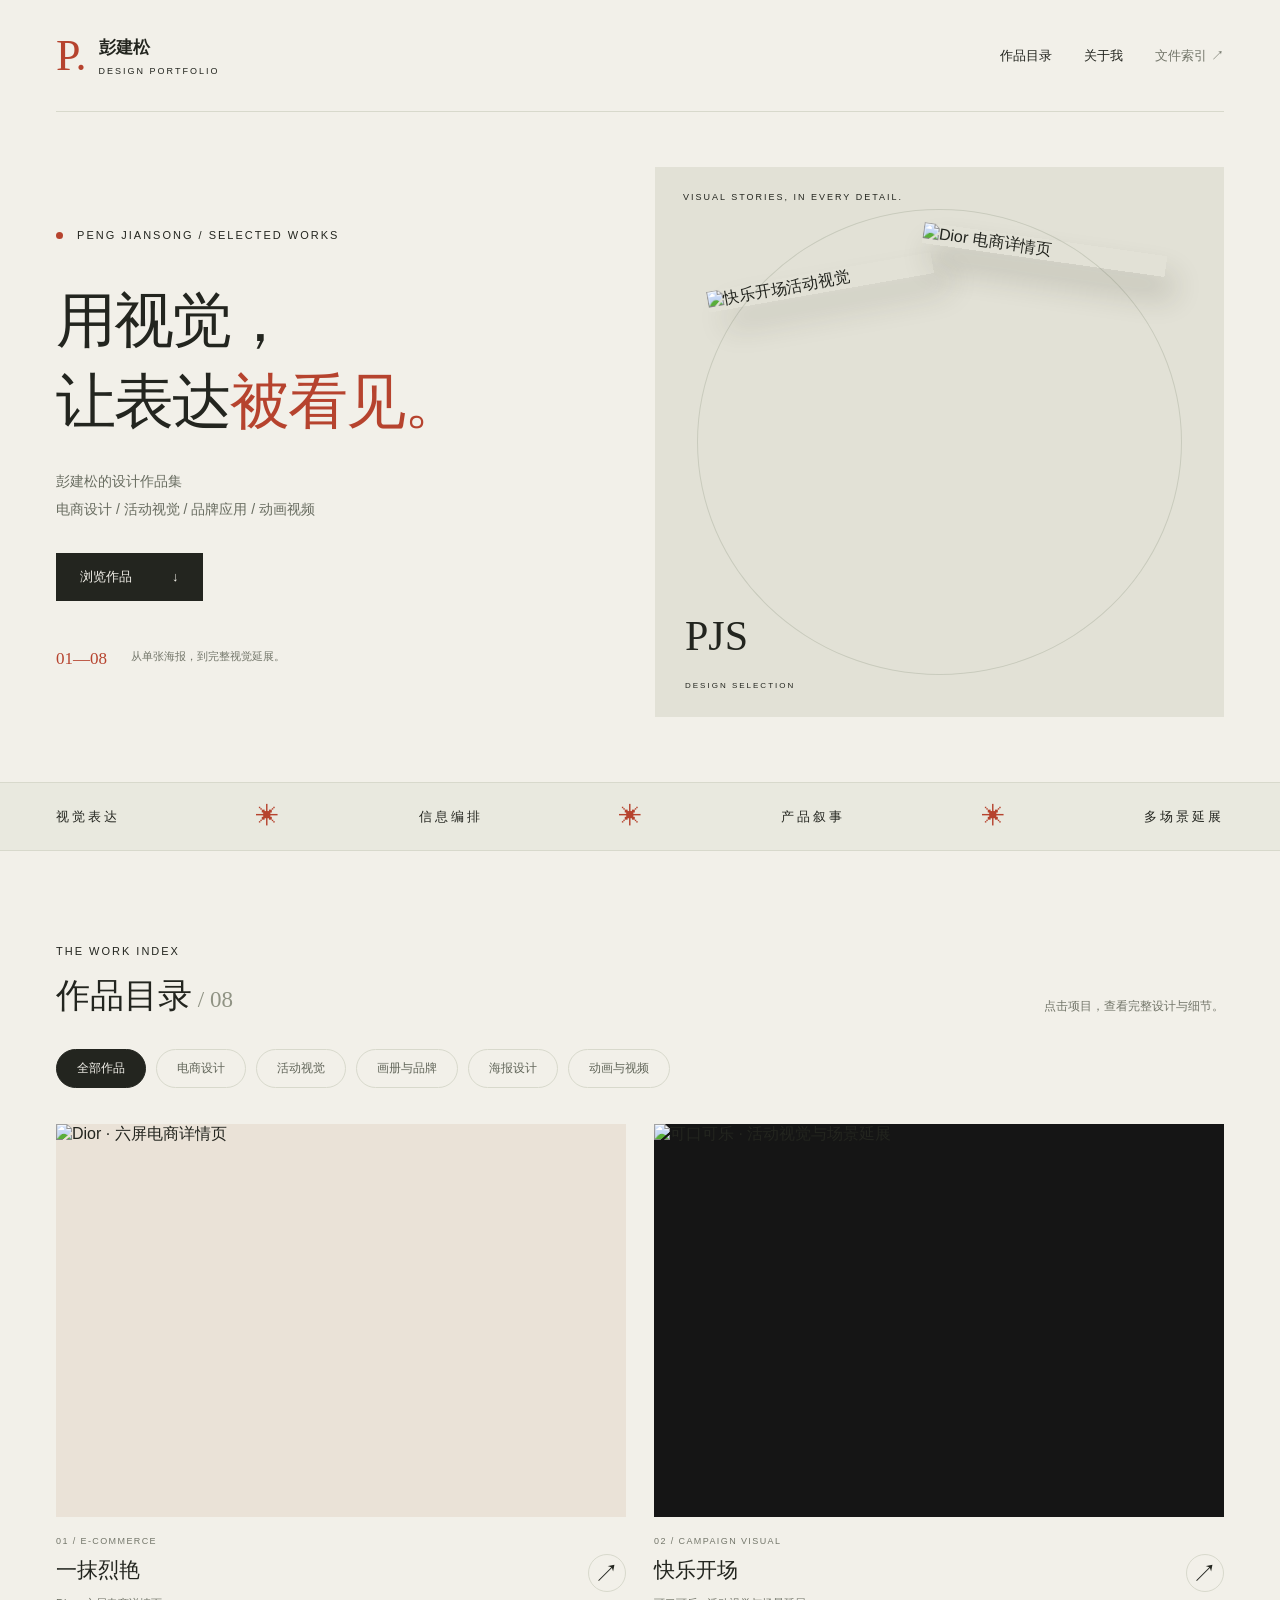
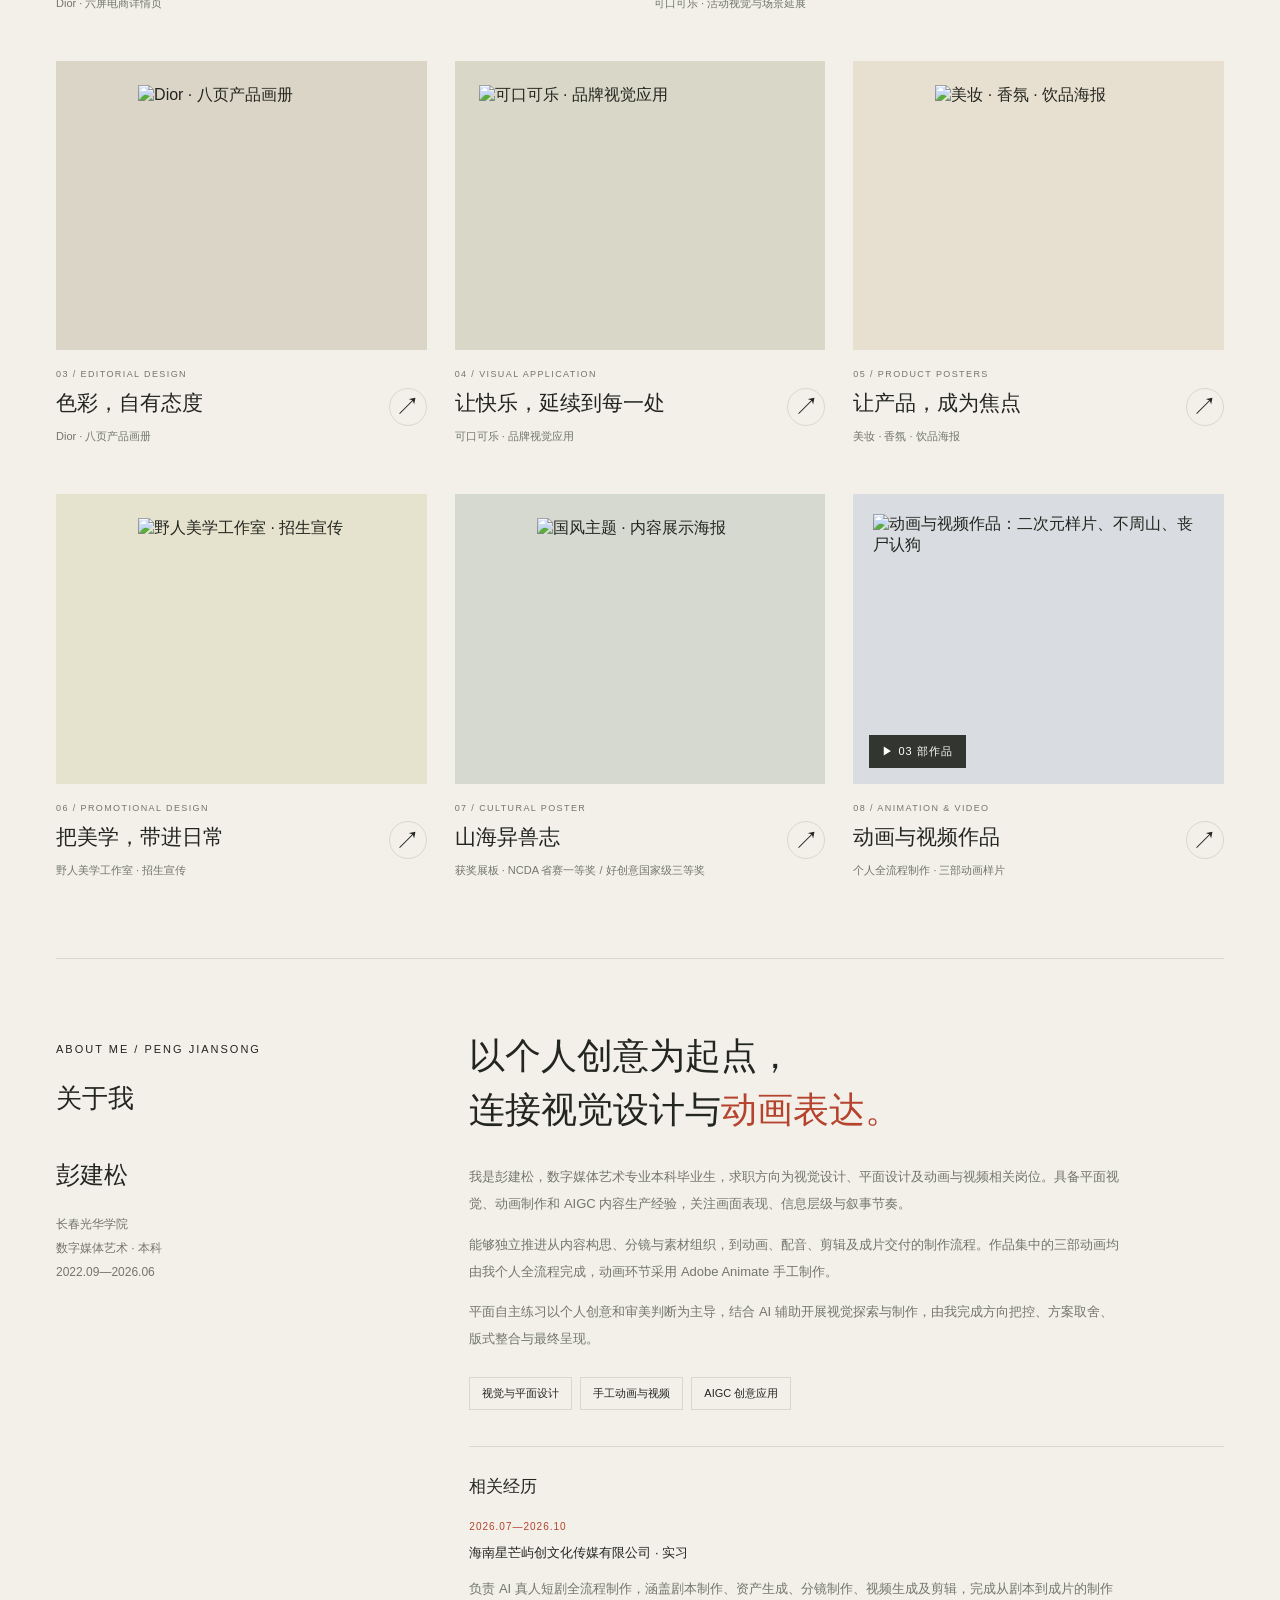
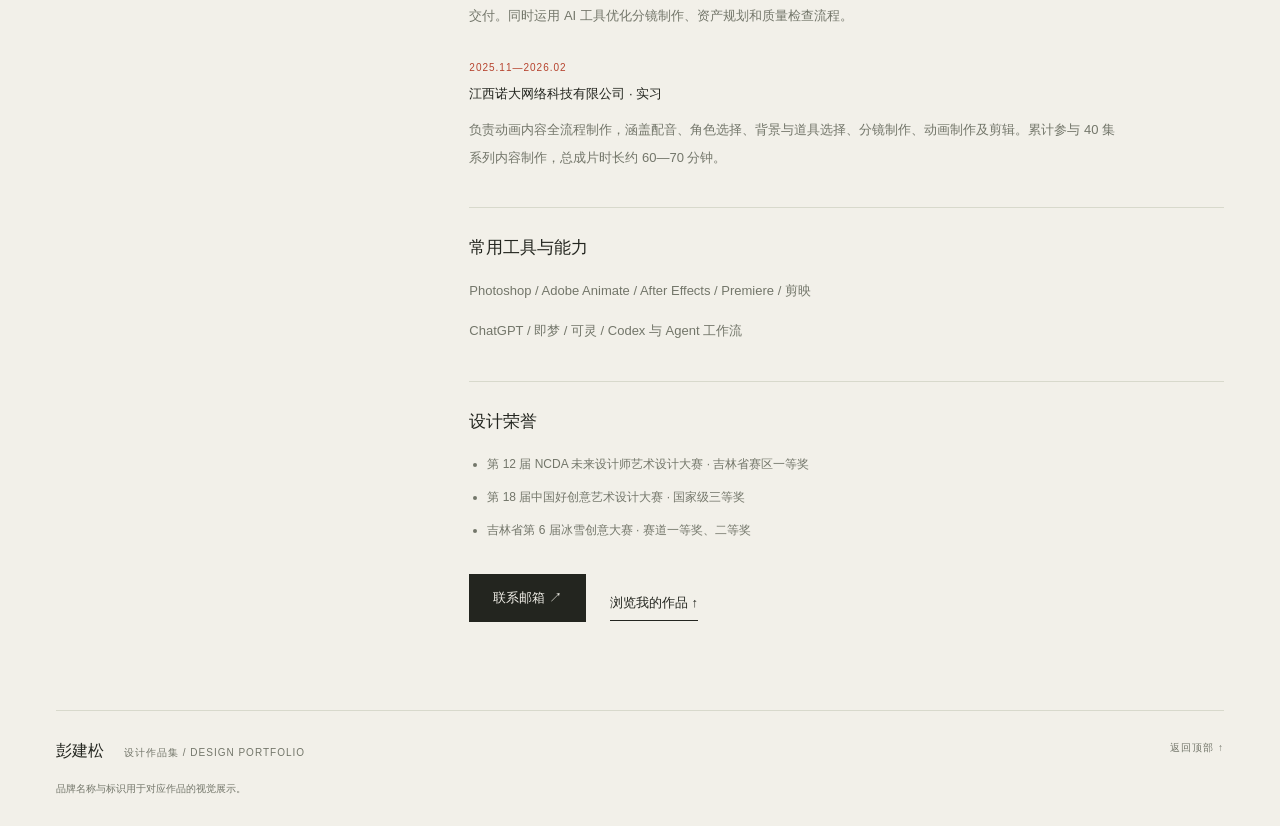
==== index.html @ 24cac917 "Publish design portfolio website and open-source license" ====
<!doctype html><html lang="zh-CN"><head><meta charset="utf-8"><meta name="viewport" content="width=device-width,initial-scale=1"><meta name="description" content="彭建松的设计作品集：电商详情页、活动视觉、产品画册、品牌应用、海报与动画视频。"><meta name="theme-color" content="#f2f0e9"><title>作品首页｜彭建松设计作品集</title><link rel="icon" href="favicon.svg" type="image/svg+xml"><link rel="stylesheet" href="style.css"><script src="app.js" defer></script></head><body id="top"><header class="header wrap"><a class="brand" href="index.html" aria-label="彭建松作品集首页"><span class="monogram">P.</span><span>彭建松<small>DESIGN PORTFOLIO</small></span></a><nav aria-label="主导航"><a href="index.html#works">作品目录</a><a href="index.html#about">关于我</a><a class="nav-archive" href="archive.html">文件索引 ↗</a></nav></header><main><section class="hero wrap"><div class="hero-copy"><p class="eyebrow"><span class="dot"></span> PENG JIANSONG / SELECTED WORKS</p><h1>用视觉，<br>让表达<span class="accent">被看见。</span></h1><p class="hero-desc">彭建松的设计作品集<br>电商设计 / 活动视觉 / 品牌应用 / 动画视频</p><a class="button solid" href="#works">浏览作品 <span>↓</span></a><div class="hero-bottom"><span>01—08</span><span>从单张海报，到完整视觉延展。</span></div></div><a class="hero-art" href="dior.html" aria-label="查看 Dior 电商设计"><span class="art-caption">VISUAL STORIES, IN EVERY DETAIL.</span><div class="art-coke"><img src="assets/coke-1-thumb.webp" alt="快乐开场活动视觉" loading="eager" decoding="async"></div><div class="art-dior"><img src="assets/dior-1-thumb.webp" alt="Dior 电商详情页" loading="eager" decoding="async"></div><span class="art-number">PJS<br><small>DESIGN SELECTION</small></span></a></section><div class="discipline"><div class="wrap"><span>视觉表达</span><i>✳</i><span>信息编排</span><i>✳</i><span>产品叙事</span><i>✳</i><span>多场景延展</span></div></div><section class="works wrap" id="works"><div class="section-head"><div><p class="eyebrow">THE WORK INDEX</p><h2>作品目录<span> / 08</span></h2></div><p>点击项目，查看完整设计与细节。</p></div><div class="filters" role="group" aria-label="筛选作品"><button type="button" class="filter active" data-filter="全部作品" aria-pressed="true">全部作品</button><button type="button" class="filter " data-filter="电商设计" aria-pressed="false">电商设计</button><button type="button" class="filter " data-filter="活动视觉" aria-pressed="false">活动视觉</button><button type="button" class="filter " data-filter="画册与品牌" aria-pressed="false">画册与品牌</button><button type="button" class="filter " data-filter="海报设计" aria-pressed="false">海报设计</button><button type="button" class="filter" data-filter="动画与视频" aria-pressed="false">动画与视频</button></div><div class="work-grid"><article class="work-card feature" data-category="电商设计"><a href="dior.html" class="card-image cover-dior"><img src="assets/dior-board-thumb.webp" alt="Dior · 六屏电商详情页" loading="eager" decoding="async"><span class="open-tag">查看项目 ↗</span></a><div class="card-meta"><div><p>01 / E-COMMERCE</p><h3><a href="dior.html">一抹烈艳</a></h3><span>Dior · 六屏电商详情页</span></div><a class="card-arrow" href="dior.html" aria-label="查看一抹烈艳">↗</a></div></article><article class="work-card feature" data-category="活动视觉"><a href="coke.html" class="card-image cover-coke"><img src="assets/coke-board-thumb.webp" alt="可口可乐 · 活动视觉与场景延展" loading="eager" decoding="async"><span class="open-tag">查看项目 ↗</span></a><div class="card-meta"><div><p>02 / CAMPAIGN VISUAL</p><h3><a href="coke.html">快乐开场</a></h3><span>可口可乐 · 活动视觉与场景延展</span></div><a class="card-arrow" href="coke.html" aria-label="查看快乐开场">↗</a></div></article><article class="work-card " data-category="画册与品牌"><a href="dior-book.html" class="card-image cover-dior-book"><img src="assets/book-0-1-thumb.webp" alt="Dior · 八页产品画册" loading="lazy" decoding="async"><span class="open-tag">查看项目 ↗</span></a><div class="card-meta"><div><p>03 / EDITORIAL DESIGN</p><h3><a href="dior-book.html">色彩，自有态度</a></h3><span>Dior · 八页产品画册</span></div><a class="card-arrow" href="dior-book.html" aria-label="查看色彩，自有态度">↗</a></div></article><article class="work-card " data-category="画册与品牌"><a href="coke-guide.html" class="card-image cover-coke-guide"><img src="assets/book-1-1-thumb.webp" alt="可口可乐 · 品牌视觉应用" loading="lazy" decoding="async"><span class="open-tag">查看项目 ↗</span></a><div class="card-meta"><div><p>04 / VISUAL APPLICATION</p><h3><a href="coke-guide.html">让快乐，延续到每一处</a></h3><span>可口可乐 · 品牌视觉应用</span></div><a class="card-arrow" href="coke-guide.html" aria-label="查看让快乐，延续到每一处">↗</a></div></article><article class="work-card " data-category="海报设计"><a href="posters.html" class="card-image cover-posters"><img src="assets/perfume-thumb.webp" alt="美妆 · 香氛 · 饮品海报" loading="lazy" decoding="async"><span class="open-tag">查看项目 ↗</span></a><div class="card-meta"><div><p>05 / PRODUCT POSTERS</p><h3><a href="posters.html">让产品，成为焦点</a></h3><span>美妆 · 香氛 · 饮品海报</span></div><a class="card-arrow" href="posters.html" aria-label="查看让产品，成为焦点">↗</a></div></article><article class="work-card " data-category="海报设计"><a href="studio.html" class="card-image cover-studio"><img src="assets/studio-thumb.webp" alt="野人美学工作室 · 招生宣传" loading="lazy" decoding="async"><span class="open-tag">查看项目 ↗</span></a><div class="card-meta"><div><p>06 / PROMOTIONAL DESIGN</p><h3><a href="studio.html">把美学，带进日常</a></h3><span>野人美学工作室 · 招生宣传</span></div><a class="card-arrow" href="studio.html" aria-label="查看把美学，带进日常">↗</a></div></article><article class="work-card " data-category="海报设计"><a href="shanhai.html" class="card-image cover-shanhai"><img src="assets/shanhai-thumb.webp" alt="国风主题 · 内容展示海报" loading="lazy" decoding="async"><span class="open-tag">查看项目 ↗</span></a><div class="card-meta"><div><p>07 / CULTURAL POSTER</p><h3><a href="shanhai.html">山海异兽志</a></h3><span>获奖展板 · NCDA 省赛一等奖 / 好创意国家级三等奖</span></div><a class="card-arrow" href="shanhai.html" aria-label="查看山海异兽志">↗</a></div></article><article class="work-card animation-card" data-category="动画与视频"><a href="animation.html" class="card-image cover-animation"><img src="assets/animation-poster-thumb.webp" alt="动画与视频作品：二次元样片、不周山、丧尸认狗" loading="lazy" decoding="async"><span class="video-badge">▶ 03 部作品</span><span class="open-tag">观看作品 ↗</span></a><div class="card-meta"><div><p>08 / ANIMATION &amp; VIDEO</p><h3><a href="animation.html">动画与视频作品</a></h3><span>个人全流程制作 · 三部动画样片</span></div><a class="card-arrow" href="animation.html" aria-label="查看动画作品">↗</a></div></article></div></section><section class="about wrap personal-about" id="about"><div><p class="eyebrow">ABOUT ME / PENG JIANSONG</p><h2>关于我</h2><p class="about-name">彭建松</p><p class="about-school">长春光华学院<br>数字媒体艺术 · 本科<br>2022.09—2026.06</p></div><div class="about-content"><h2>以个人创意为起点，<br>连接视觉设计与<span class="accent">动画表达。</span></h2><p>我是彭建松，数字媒体艺术专业本科毕业生，求职方向为视觉设计、平面设计及动画与视频相关岗位。具备平面视觉、动画制作和 AIGC 内容生产经验，关注画面表现、信息层级与叙事节奏。</p><p>能够独立推进从内容构思、分镜与素材组织，到动画、配音、剪辑及成片交付的制作流程。作品集中的三部动画均由我个人全流程完成，动画环节采用 Adobe Animate 手工制作。</p><p>平面自主练习以个人创意和审美判断为主导，结合 AI 辅助开展视觉探索与制作，由我完成方向把控、方案取舍、版式整合与最终呈现。</p><div class="about-focus"><span>视觉与平面设计</span><span>手工动画与视频</span><span>AIGC 创意应用</span></div><section class="about-experience"><h3>相关经历</h3><article><span>2026.07—2026.10</span><h4>海南星芒屿创文化传媒有限公司 · 实习</h4><p>负责 AI 真人短剧全流程制作，涵盖剧本制作、资产生成、分镜制作、视频生成及剪辑，完成从剧本到成片的制作交付。同时运用 AI 工具优化分镜制作、资产规划和质量检查流程。</p></article><article><span>2025.11—2026.02</span><h4>江西诺大网络科技有限公司 · 实习</h4><p>负责动画内容全流程制作，涵盖配音、角色选择、背景与道具选择、分镜制作、动画制作及剪辑。累计参与 40 集系列内容制作，总成片时长约 60—70 分钟。</p></article></section><section class="about-tools"><h3>常用工具与能力</h3><p>Photoshop / Adobe Animate / After Effects / Premiere / 剪映</p><p>ChatGPT / 即梦 / 可灵 / Codex 与 Agent 工作流</p></section><section class="about-honors"><h3>设计荣誉</h3><ul><li>第 12 届 NCDA 未来设计师艺术设计大赛 · 吉林省赛区一等奖</li><li>第 18 届中国好创意艺术设计大赛 · 国家级三等奖</li><li>吉林省第 6 届冰雪创意大赛 · 赛道一等奖、二等奖</li></ul></section><div class="about-contact"><a class="button solid" href="mailto:2540669035@qq.com">联系邮箱 ↗</a><a class="text-link" href="#works">浏览我的作品 ↑</a></div></div></section></main><footer class="footer wrap"><div><strong>彭建松</strong><span>设计作品集 / DESIGN PORTFOLIO</span></div><a href="#top">返回顶部 ↑</a><p>品牌名称与标识用于对应作品的视觉展示。</p></footer><dialog id="viewer" aria-label="作品大图"><button class="close-viewer" aria-label="关闭大图">关闭 ×</button><img alt=""><p class="viewer-help">可滚动查看完整图片 · Esc 关闭</p></dialog></body></html>
---- style.css ----
:root{--paper:#f2f0e9;--ink:#23251f;--muted:#73766a;--line:#d8d9cc;--accent:#b6432e}*{box-sizing:border-box}html{scroll-behavior:smooth;scroll-padding-top:28px}body{margin:0;background:var(--paper);color:var(--ink);font-family:"Microsoft YaHei","PingFang SC",Arial,sans-serif;-webkit-font-smoothing:antialiased}a{color:inherit;text-decoration:none}button{font:inherit;cursor:pointer}button,a{-webkit-tap-highlight-color:transparent}a:focus-visible,button:focus-visible{outline:3px solid var(--accent);outline-offset:5px}img{display:block;max-width:100%;height:auto}.wrap{max-width:1360px;width:calc(100% - 112px);margin-inline:auto}.header{height:112px;display:flex;align-items:center;justify-content:space-between;border-bottom:1px solid var(--line)}.brand{display:flex;align-items:center;gap:12px;font-size:17px;font-weight:600}.monogram{font-family:Georgia,serif;font-weight:normal;font-size:44px;line-height:1;color:var(--accent)}.brand small{display:block;font-size:9px;letter-spacing:2px;margin-top:7px;font-weight:400}.header nav{display:flex;gap:32px;font-size:13px}.nav-archive{color:var(--muted)}.hero{display:grid;grid-template-columns:1fr 1fr;gap:30px;min-height:670px;align-items:center;padding-block:54px 64px}.eyebrow{font-family:Arial,sans-serif;font-size:11px;letter-spacing:2px;font-weight:500;line-height:1.7}.dot{display:inline-block;width:7px;height:7px;border-radius:100%;background:var(--accent);margin-right:9px}.hero h1{font-size:clamp(38px,4.7vw,68px);line-height:1.35;letter-spacing:-2px;margin:35px 0 24px;font-weight:500}.accent{color:var(--accent)}.hero-desc{font-size:14px;line-height:2;color:#686c60;margin-bottom:30px}.button{display:inline-flex;align-items:center;justify-content:center;gap:40px;min-height:48px;padding:12px 23px;border:1px solid var(--line);font-size:13px;transition:background .2s}.button:hover{background:#e5e4dc}.button.solid{background:var(--ink);color:var(--paper);border-color:var(--ink)}.button.solid:hover{background:var(--accent);border-color:var(--accent)}.hero-bottom{display:flex;gap:24px;font-size:11px;margin-top:48px;color:var(--muted)}.hero-bottom span:first-child{color:var(--accent);font-family:Georgia,serif;font-size:17px}.hero-art{height:550px;position:relative;background:#e2e1d6;overflow:hidden}.hero-art:before{content:"";position:absolute;inset:42px;border:1px solid #c9cbbd;border-radius:50%}.art-caption{position:absolute;top:25px;left:28px;font-size:9px;letter-spacing:2px;z-index:2}.art-coke{position:absolute;left:9%;top:19%;width:40%;transform:rotate(-10deg);box-shadow:15px 20px 30px #31332222}.art-dior{position:absolute;right:10%;top:13%;width:43%;transform:rotate(8deg);box-shadow:10px 20px 30px #31332233}.hero-art img{width:100%}.art-number{position:absolute;left:30px;bottom:23px;font-family:Georgia,serif;font-size:42px;line-height:.9}.art-number small{font-family:Arial,sans-serif;font-size:8px;letter-spacing:2px}.discipline{border-block:1px solid var(--line);background:#e9e9df}.discipline .wrap{display:flex;justify-content:space-between;align-items:center;padding-block:20px;font-size:13px;letter-spacing:3px}.discipline i{color:var(--accent);font-style:normal;font-size:23px}.works{padding-top:80px;padding-bottom:80px}.section-head{display:flex;align-items:end;justify-content:space-between;margin-bottom:30px}.section-head h2{font-size:34px;font-weight:500;margin:12px 0 0}.section-head h2 span{font-family:Georgia,serif;color:#909384;font-size:23px}.section-head>p{font-size:12px;color:var(--muted);margin-bottom:4px}.filters{display:flex;gap:10px;flex-wrap:wrap;margin:30px 0 36px}.filter{border:1px solid var(--line);border-radius:24px;padding:10px 20px;background:transparent;color:#62665a;font-size:12px}.filter.active{background:var(--ink);color:var(--paper);border-color:var(--ink)}.work-grid{display:grid;grid-template-columns:repeat(6,minmax(0,1fr));gap:50px 28px}.work-card{grid-column:span 2;min-width:0}.work-card.feature{grid-column:span 3}.work-card[hidden]{display:none}.card-image{position:relative;display:flex;align-items:center;justify-content:center;background:#e2e0d5;aspect-ratio:1.28;overflow:hidden;padding:24px}.card-image img{width:100%;height:100%;object-fit:contain;transition:transform .4s}.card-image:hover img{transform:scale(1.025)}.feature .card-image{aspect-ratio:1.45;padding:0}.cover-dior{background:#eae2d7}.cover-coke{background:#151515}.cover-dior-book{background:#dbd5c8}.cover-coke-guide{background:#d8d7c8}.cover-posters{background:#e7dfd0}.cover-studio{background:#e5e2ce}.cover-shanhai{background:#d5d9d0}.cover-dior-book img,.cover-posters img,.cover-studio img,.cover-shanhai img{max-width:64%}.open-tag{opacity:0;position:absolute;bottom:16px;right:16px;background:var(--ink);color:white;padding:9px 14px;font-size:11px;transition:opacity .2s}.card-image:hover .open-tag,.card-image:focus .open-tag{opacity:1}.card-meta{display:flex;align-items:center;justify-content:space-between;padding-top:19px}.card-meta p{font-size:9px;letter-spacing:1.4px;color:var(--muted);margin:0 0 10px}.card-meta h3{font-size:21px;font-weight:500;margin:0 0 9px}.card-meta span{font-size:11px;color:var(--muted)}.card-arrow{font-size:25px;border:1px solid var(--line);width:38px;height:38px;display:flex;align-items:center;justify-content:center;border-radius:100%;flex-shrink:0}.about{border-top:1px solid var(--line);padding-block:70px 88px;display:grid;grid-template-columns:1fr 2fr;gap:36px}.about h2{font-size:36px;line-height:1.5;font-weight:500;margin:0 0 26px}.about p:not(.eyebrow){max-width:650px;font-size:13px;color:var(--muted);line-height:2.1}.text-link{display:inline-block;font-size:13px;border-bottom:1px solid var(--ink);padding-block:8px;margin-top:12px}.footer{padding-block:30px;border-top:1px solid var(--line);display:flex;justify-content:space-between;flex-wrap:wrap;gap:20px}.footer strong{font-weight:500;font-size:16px;margin-right:20px}.footer span,.footer>a{font-size:10px;letter-spacing:1px;color:var(--muted)}.footer p{flex-basis:100%;font-size:10px;color:var(--muted);margin:0}.back-link{display:inline-block;margin-top:36px;font-size:12px;color:var(--muted)}.project-heading{padding-block:45px 40px}.project-heading h1{font-size:clamp(34px,5vw,62px);font-weight:500;letter-spacing:-1px;margin:25px 0 35px}.project-intro{display:grid;grid-template-columns:1fr 1fr;gap:40px}.project-intro h2{font-size:17px;font-weight:400;line-height:1.8;margin:0}.project-intro p{font-size:13px;color:var(--muted);line-height:2;margin:0}.tags{display:flex;flex-wrap:wrap;gap:10px;margin-top:18px}.tags span{font-size:10px;padding:6px 10px;border:1px solid var(--line)}.project-actions{display:flex;gap:10px;flex-wrap:wrap;margin-top:24px}.project-overview{background:#e5e1d7;padding:20px}.project-overview img{width:100%}.gallery-label{display:flex;justify-content:space-between;font-size:10px;letter-spacing:1px;color:var(--muted);margin:45px 0 20px}.image-gallery,.book-gallery{display:grid;grid-template-columns:repeat(2,minmax(0,1fr));gap:30px}.image-gallery figure,.book-gallery figure{margin:0;min-width:0}.image-gallery figure:only-child{grid-column:1/-1;max-width:850px;margin:auto}.zoom-image{display:block;position:relative;width:100%;padding:0;border:0;background:#e4e0d5;overflow:hidden}.zoom-image img{width:100%;height:auto}.zoom-image>span{position:absolute;right:16px;bottom:16px;background:#23251fe8;color:#fff;font-size:10px;padding:8px 12px}.book-gallery .zoom-image{padding:24px}.book-gallery .zoom-image img{width:auto;max-height:740px;margin:auto;box-shadow:0 8px 20px #23251f12}figcaption{display:flex;justify-content:space-between;gap:14px;padding-block:14px;font-size:10px;color:var(--muted);line-height:1.7}figcaption a{white-space:nowrap;text-decoration:underline;text-underline-offset:3px}.next-project{margin:70px 0;display:flex;justify-content:space-between;align-items:center;border-block:1px solid var(--line);padding-block:35px;gap:20px}.next-project span{font-size:11px;color:var(--muted)}.next-project strong{font-size:25px;font-weight:400}.archive{padding-bottom:80px}.archive .eyebrow{margin-top:50px}.archive h1{font-size:42px;font-weight:500}.archive-desc{color:var(--muted);font-size:13px;line-height:2}.table-scroll{overflow:auto;margin-top:40px}table{width:100%;border-collapse:collapse;text-align:left;font-size:12px;line-height:1.8}th,td{padding:18px 12px;border-bottom:1px solid var(--line)}th{font-weight:400;color:var(--muted);font-size:10px}td:nth-child(1){width:70px;color:var(--muted)}td:last-child{white-space:nowrap}td a:hover{text-decoration:underline}dialog{padding:60px 20px 30px;border:0;background:#1d1e1a;color:white;width:96vw;max-width:1600px;max-height:94vh;overflow:auto}dialog::backdrop{background:#000c}dialog img{margin:auto;max-width:100%;height:auto}.close-viewer{position:sticky;top:0;display:block;margin:-42px 0 18px auto;background:#f2f0e9;color:var(--ink);border:0;padding:10px 18px;z-index:2}.viewer-help{text-align:center;font-size:11px;color:#c3c4ba}body.viewing{overflow:hidden}@media(min-width:1550px){.hero h1{font-size:68px}}@media(max-width:1000px){.wrap{width:calc(100% - 64px)}.hero{min-height:560px}.hero-art{height:450px}.hero h1{font-size:44px}.hero-bottom{gap:14px;font-size:9px}.work-card{grid-column:span 3}.about{grid-template-columns:1fr 2fr}.card-meta h3{font-size:19px}}@media(max-width:700px){.wrap{width:calc(100% - 36px)}.header{height:85px}.brand{font-size:14px;gap:8px}.monogram{font-size:36px}.brand small{font-size:7px;letter-spacing:1.2px}.header nav{gap:18px;font-size:11px}.nav-archive{display:none}.hero{grid-template-columns:1fr;gap:30px;padding-block:38px 30px}.hero h1{font-size:44px;letter-spacing:-1px;margin-top:26px}.hero-desc{font-size:12px}.hero-bottom{margin-top:28px;font-size:10px}.hero-art{height:440px}.art-coke{width:36%;top:16%;left:13%}.art-dior{width:39%;right:13%;top:12%}.discipline .wrap{font-size:10px;letter-spacing:0;padding-block:14px}.discipline i{font-size:17px}.works{padding-block:48px}.section-head{display:block}.section-head h2{font-size:28px}.section-head>p{margin-top:16px}.filters{gap:8px;margin-block:25px}.filter{padding:9px 13px;font-size:11px}.work-grid{grid-template-columns:repeat(2,minmax(0,1fr));gap:30px 14px}.work-card,.work-card.feature{grid-column:span 2}.work-card:not(.feature){grid-column:span 1}.card-image{padding:13px;aspect-ratio:.92}.card-meta{gap:8px;padding-top:13px}.card-meta h3{font-size:16px;line-height:1.55;margin-bottom:5px}.card-meta p{font-size:7px;letter-spacing:.5px;line-height:1.7}.card-meta span{font-size:10px;line-height:1.8;display:block}.work-card:not(.feature) .card-arrow{display:none}.feature .card-meta h3{font-size:21px}.cover-dior-book img,.cover-posters img,.cover-studio img,.cover-shanhai img{max-width:85%}.about{grid-template-columns:1fr;gap:18px;padding-block:40px 50px}.about h2{font-size:28px}.about p:not(.eyebrow){font-size:12px}.footer{padding-block:24px}.footer strong{font-size:14px}.footer span{font-size:8px}.project-heading{padding-top:32px}.project-heading h1{font-size:36px;margin-block:20px 28px}.project-intro{grid-template-columns:1fr;gap:18px}.project-intro h2{font-size:16px}.project-intro p{font-size:12px}.button{gap:15px;padding-inline:16px;font-size:12px;min-height:44px}.project-overview{padding:0}.gallery-label{font-size:8px;letter-spacing:.3px;margin-top:32px}.image-gallery,.book-gallery{grid-template-columns:1fr;gap:20px}.book-gallery .zoom-image{padding:18px}.next-project{margin-block:45px;padding-block:25px;align-items:start;flex-direction:column}.next-project strong{font-size:23px}.archive h1{font-size:32px}th,td{padding:13px 5px}td:nth-child(1){width:35px}.table-scroll{font-size:10px}dialog{width:100vw;max-height:96vh;padding-inline:5px}.art-caption{font-size:8px}}@media(max-width:390px){.hero-art{height:370px}.hero h1{font-size:39px}.art-caption{letter-spacing:1px}.hero-bottom{font-size:9px;gap:12px}.header nav{gap:12px}.card-meta h3{font-size:14px}}@media(prefers-reduced-motion:reduce){html{scroll-behavior:auto}*{transition:none!important}}

/* Animation project */
.cover-animation{background:#d9dce0;padding:20px}.cover-animation img{width:100%;height:100%;object-fit:contain}.video-badge{position:absolute;left:16px;bottom:16px;background:#23251fe8;color:#fff;padding:9px 13px;font-size:11px;letter-spacing:1px}.video-stage{background:#171916;line-height:0}.video-stage video{width:100%;max-height:77vh;aspect-ratio:16/9;display:block}.video-caption{display:flex;justify-content:space-between;align-items:center;gap:18px;font-size:11px;color:var(--muted);padding-block:12px 35px}.video-caption .text-link{margin:0}.production{padding-block:45px 25px;border-top:1px solid var(--line)}.production-steps{list-style:none;padding:0;display:grid;grid-template-columns:repeat(3,1fr);gap:28px;margin:35px 0 0}.production-steps li{border-top:1px solid var(--line);padding-top:20px}.production-steps li>span{font-family:Georgia,serif;font-size:22px;color:var(--accent)}.production-steps h3{font-size:18px;font-weight:500;margin-block:16px 9px}.production-steps p{font-size:12px;line-height:1.9;color:var(--muted)}@media(max-width:700px){.production-steps{grid-template-columns:repeat(2,1fr);gap:22px 15px}.production .section-head h2{font-size:25px}.video-caption{font-size:9px;align-items:start}.video-caption .text-link{font-size:11px;padding-top:0;white-space:nowrap}.cover-animation{padding:10px}.video-badge{left:9px;bottom:10px;padding:6px 9px;font-size:9px}.animation-card{grid-column:span 2!important}.animation-card .card-image{aspect-ratio:16/9}.animation-card .card-arrow{display:flex!important}}

/* Animation collection */
.clip-menu{display:grid;grid-template-columns:repeat(3,1fr);gap:12px;margin-top:36px}.clip-jump{display:flex;justify-content:space-between;align-items:center;gap:12px;border:1px solid var(--line);padding:18px 16px;font-size:12px}.clip-jump:hover{background:#e5e4db}.clip-jump span:first-child{color:var(--accent);font-family:Georgia,serif;font-size:18px}.animation-work{padding-block:40px 50px;border-top:1px solid var(--line);scroll-margin-top:24px}.clip-heading{display:flex;align-items:end;justify-content:space-between;gap:16px}.clip-heading h2{font-size:34px;font-weight:500;margin:12px 0 0}.clip-duration{font-family:Georgia,serif;font-size:24px;color:var(--muted)}.clip-description{font-size:13px;color:var(--muted);line-height:2;max-width:850px;margin:24px 0 10px}.clip-credit{font-size:11px;line-height:1.8;color:var(--accent);margin:0 0 24px}.clip-production{margin-top:6px;padding-top:18px;border-top:1px solid var(--line)}.clip-production summary{font-size:12px;cursor:pointer;line-height:1.8}.clip-production .production-steps{margin-bottom:12px}@media(max-width:700px){.clip-menu{grid-template-columns:1fr;gap:8px;margin-top:26px}.clip-jump{padding:14px 16px}.clip-heading h2{font-size:27px}.clip-duration{font-size:20px}.animation-work{padding-block:28px 34px}.clip-description{font-size:12px}.clip-credit{font-size:10px}.clip-production summary{font-size:11px}}

/* Biography and retrospective design studies */
.personal-about>div:first-child h2{font-size:26px;margin:20px 0 32px}.about-name{font-size:24px!important;color:var(--ink)!important;margin-bottom:8px}.about-school{font-size:12px!important;line-height:2!important}.about-focus{display:flex;gap:8px;flex-wrap:wrap;margin-top:24px}.about-focus span{border:1px solid var(--line);padding:8px 12px;font-size:11px}.about-content h3{font-size:17px;font-weight:500;margin:0 0 18px}.about-experience,.about-tools,.about-honors{margin-top:36px;padding-top:28px;border-top:1px solid var(--line)}.about-experience article+article{margin-top:28px}.about-experience article>span{font-size:10px;color:var(--accent);letter-spacing:1px}.about-experience h4{font-size:13px;font-weight:500;margin-block:10px}.about-honors ul{padding-left:18px;margin:0}.about-honors li{font-size:12px;line-height:2.2;color:var(--muted);margin-bottom:7px}.about-contact{display:flex;gap:24px;align-items:center;flex-wrap:wrap;margin-top:30px}.authorship-note{background:#e9e8de;padding:28px 32px;margin:15px 0 36px;border-left:3px solid var(--accent)}.authorship-note h2{font-size:21px;font-weight:500;margin:12px 0 14px}.authorship-note>p:not(.eyebrow){font-size:12px;line-height:2;color:var(--muted);max-width:900px;margin:0}.design-review{border-top:1px solid var(--line);margin-top:46px;padding-top:38px}.design-review h2{font-size:29px;font-weight:500;margin:15px 0 18px}.review-note{font-size:12px;line-height:2;color:var(--muted);max-width:920px}.design-review figure{margin:26px 0}.design-review figure img{width:100%;border:1px solid var(--line)}.review-decisions{display:grid;grid-template-columns:repeat(3,1fr);gap:28px}.review-decisions h3{font-size:16px;font-weight:500}.review-decisions p{font-size:12px;color:var(--muted);line-height:2}.animation-method{background:#e9e8de;padding:20px 24px;margin:30px 0 0;font-size:14px;line-height:1.9;border-left:3px solid var(--accent)}.animation-method span{font-size:12px;color:var(--muted)}@media(max-width:700px){.about-content h2{font-size:25px}.personal-about>div:first-child h2{margin:10px 0 18px}.about-name{margin:0!important}.about-school{margin-top:8px!important}.about-focus span{font-size:10px;padding:7px 10px}.about-experience,.about-tools,.about-honors{margin-top:26px;padding-top:23px}.about-honors li{font-size:11px}.authorship-note{padding:20px;margin-block:8px 28px}.authorship-note h2{font-size:18px;line-height:1.7}.authorship-note>p:not(.eyebrow){font-size:11px}.design-review h2{font-size:24px}.review-decisions{grid-template-columns:1fr;gap:0}.review-decisions h3{margin-bottom:8px}.review-decisions p{margin-top:0}.animation-method{padding:16px;font-size:12px}.animation-method span{font-size:11px}}

/* Award board credit */
.award-list{list-style:none;padding:0;margin:18px 0 0;display:grid;grid-template-columns:1fr 1fr;gap:24px}.award-list strong{display:block;font-size:13px;font-weight:500;line-height:1.9}.award-list span{display:block;font-size:21px;color:var(--accent);margin-top:10px}@media(max-width:700px){.award-list{grid-template-columns:1fr;gap:16px}.award-list span{font-size:18px}.award-list strong{font-size:12px}}
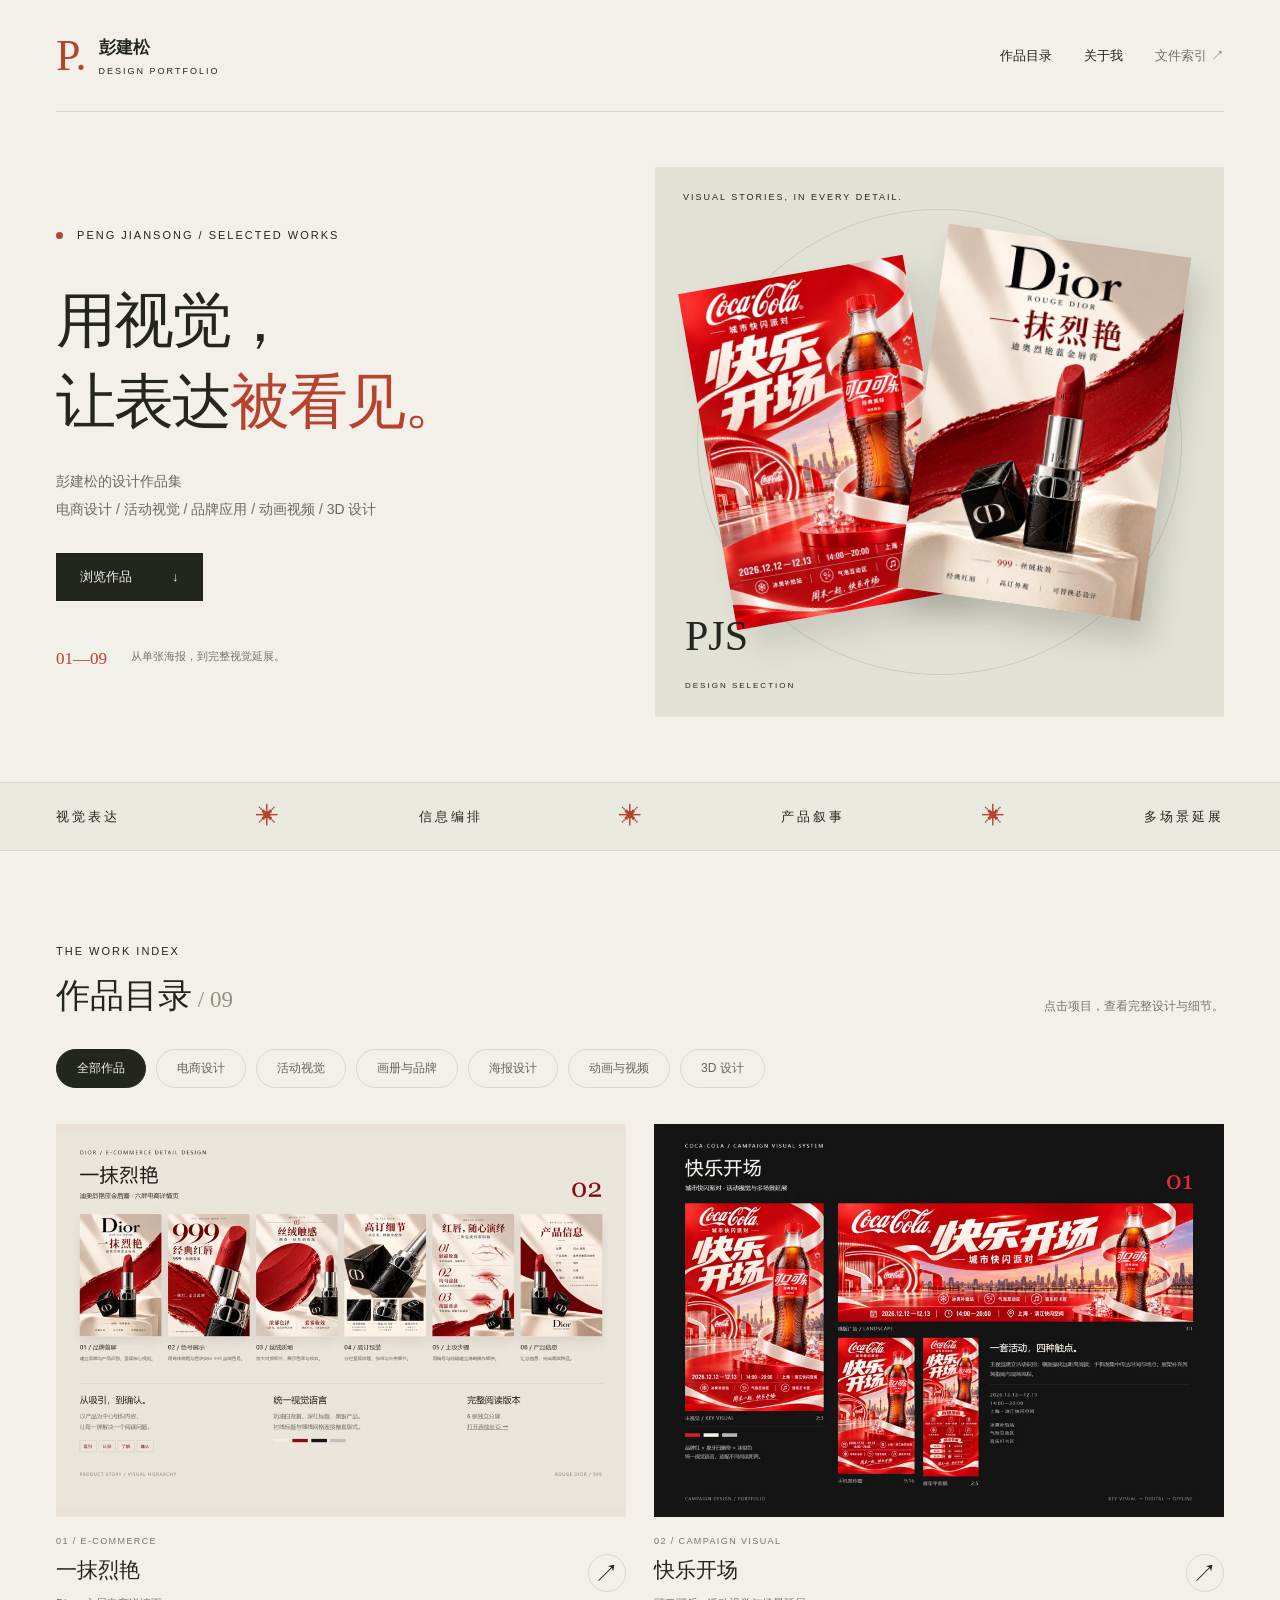
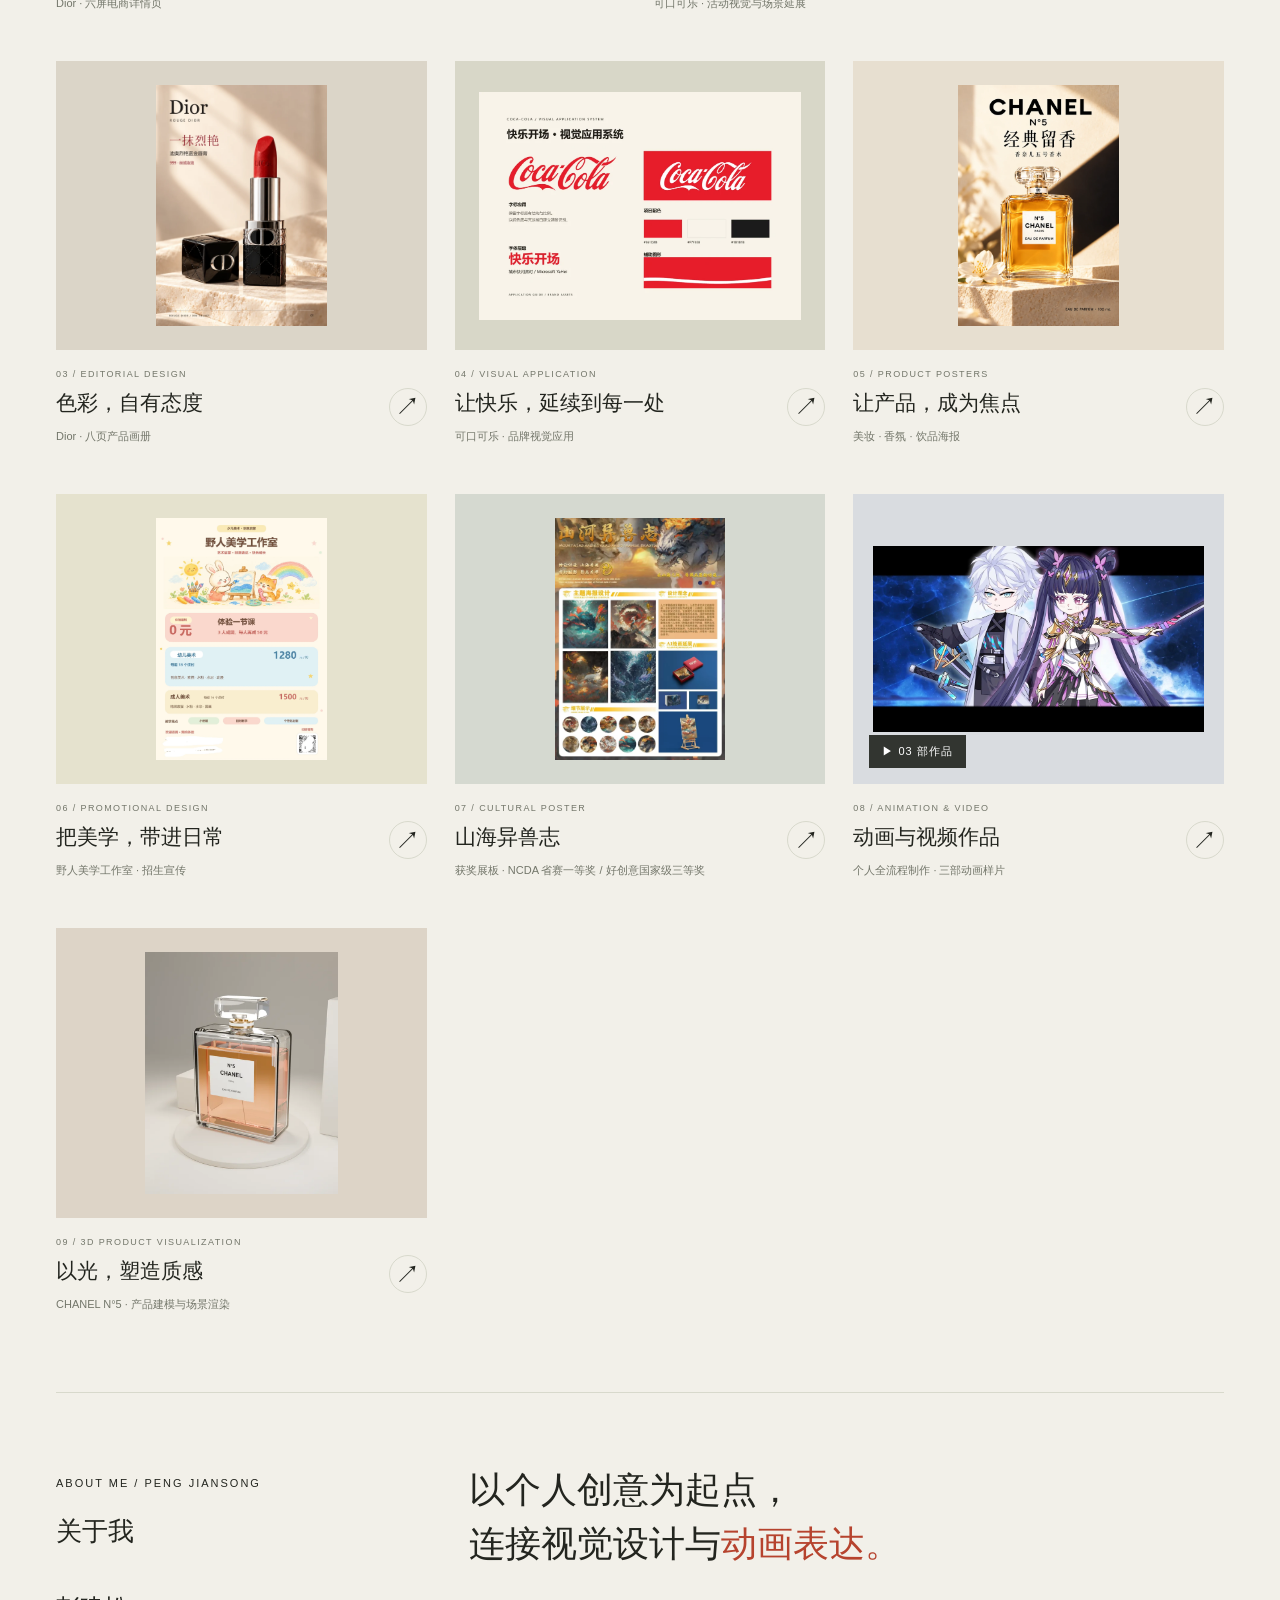
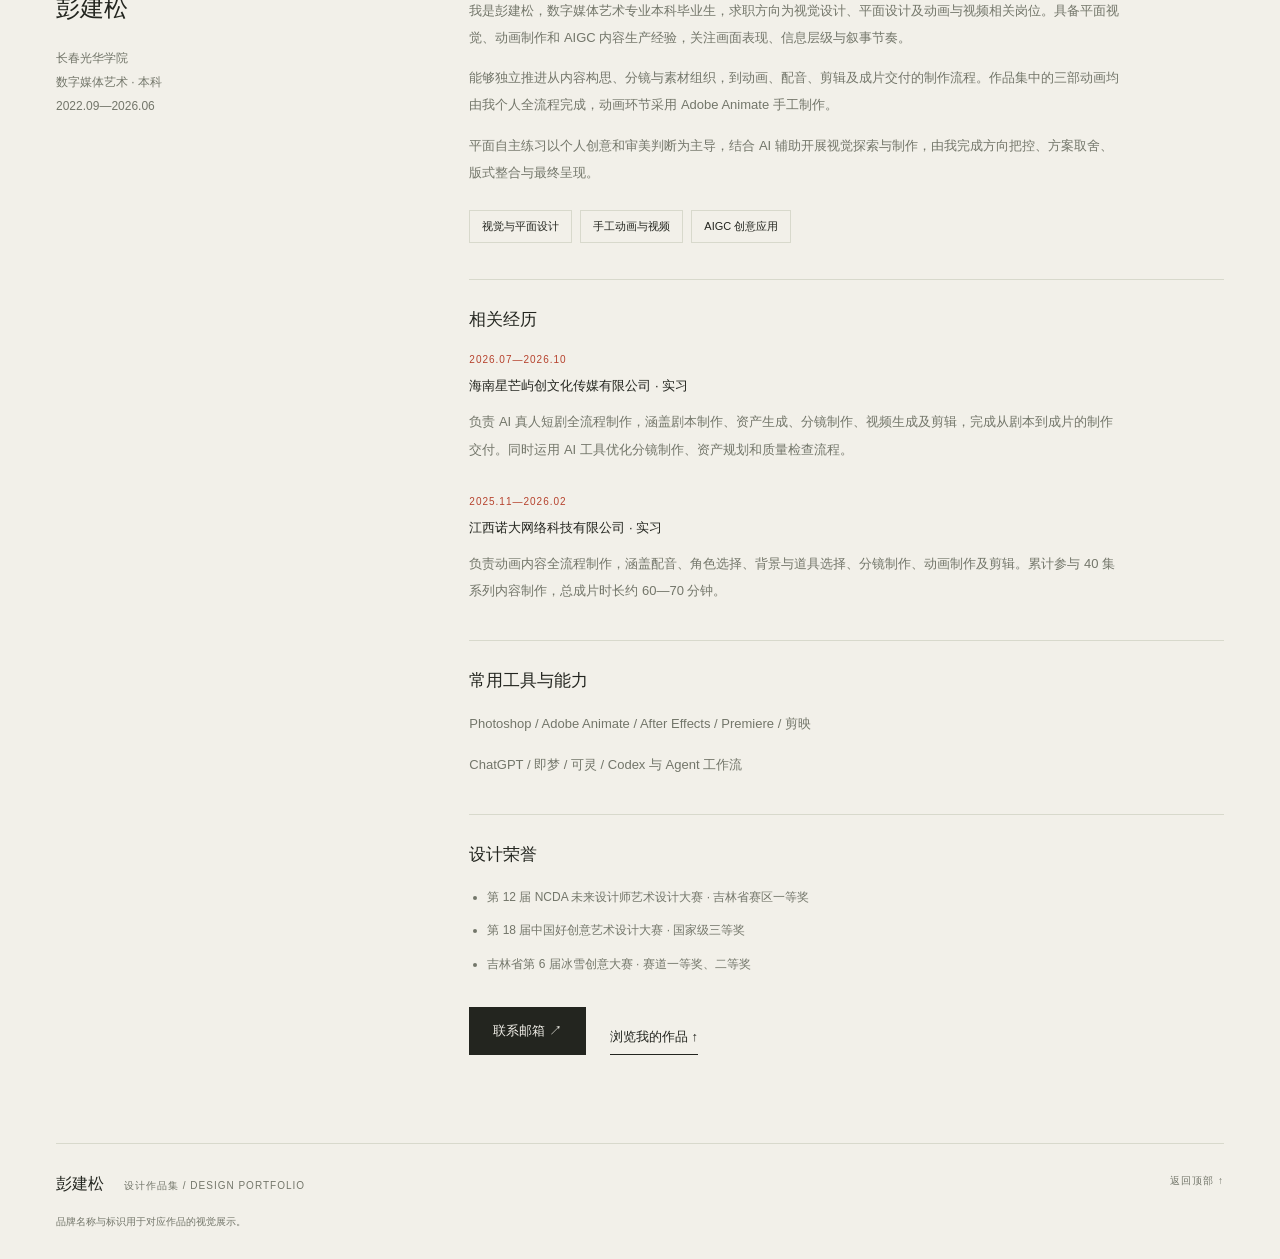
==== commit 90e5c880: "Add 3D portfolio project and homepage entry" ====
--- a/index.html
+++ b/index.html
@@ -1 +1 @@
-<!doctype html><html lang="zh-CN"><head><meta charset="utf-8"><meta name="viewport" content="width=device-width,initial-scale=1"><meta name="description" content="彭建松的设计作品集：电商详情页、活动视觉、产品画册、品牌应用、海报与动画视频。"><meta name="theme-color" content="#f2f0e9"><title>作品首页｜彭建松设计作品集</title><link rel="icon" href="favicon.svg" type="image/svg+xml"><link rel="stylesheet" href="style.css"><script src="app.js" defer></script></head><body id="top"><header class="header wrap"><a class="brand" href="index.html" aria-label="彭建松作品集首页"><span class="monogram">P.</span><span>彭建松<small>DESIGN PORTFOLIO</small></span></a><nav aria-label="主导航"><a href="index.html#works">作品目录</a><a href="index.html#about">关于我</a><a class="nav-archive" href="archive.html">文件索引 ↗</a></nav></header><main><section class="hero wrap"><div class="hero-copy"><p class="eyebrow"><span class="dot"></span> PENG JIANSONG / SELECTED WORKS</p><h1>用视觉，<br>让表达<span class="accent">被看见。</span></h1><p class="hero-desc">彭建松的设计作品集<br>电商设计 / 活动视觉 / 品牌应用 / 动画视频</p><a class="button solid" href="#works">浏览作品 <span>↓</span></a><div class="hero-bottom"><span>01—08</span><span>从单张海报，到完整视觉延展。</span></div></div><a class="hero-art" href="dior.html" aria-label="查看 Dior 电商设计"><span class="art-caption">VISUAL STORIES, IN EVERY DETAIL.</span><div class="art-coke"><img src="assets/coke-1-thumb.webp" alt="快乐开场活动视觉" loading="eager" decoding="async"></div><div class="art-dior"><img src="assets/dior-1-thumb.webp" alt="Dior 电商详情页" loading="eager" decoding="async"></div><span class="art-number">PJS<br><small>DESIGN SELECTION</small></span></a></section><div class="discipline"><div class="wrap"><span>视觉表达</span><i>✳</i><span>信息编排</span><i>✳</i><span>产品叙事</span><i>✳</i><span>多场景延展</span></div></div><section class="works wrap" id="works"><div class="section-head"><div><p class="eyebrow">THE WORK INDEX</p><h2>作品目录<span> / 08</span></h2></div><p>点击项目，查看完整设计与细节。</p></div><div class="filters" role="group" aria-label="筛选作品"><button type="button" class="filter active" data-filter="全部作品" aria-pressed="true">全部作品</button><button type="button" class="filter " data-filter="电商设计" aria-pressed="false">电商设计</button><button type="button" class="filter " data-filter="活动视觉" aria-pressed="false">活动视觉</button><button type="button" class="filter " data-filter="画册与品牌" aria-pressed="false">画册与品牌</button><button type="button" class="filter " data-filter="海报设计" aria-pressed="false">海报设计</button><button type="button" class="filter" data-filter="动画与视频" aria-pressed="false">动画与视频</button></div><div class="work-grid"><article class="work-card feature" data-category="电商设计"><a href="dior.html" class="card-image cover-dior"><img src="assets/dior-board-thumb.webp" alt="Dior · 六屏电商详情页" loading="eager" decoding="async"><span class="open-tag">查看项目 ↗</span></a><div class="card-meta"><div><p>01 / E-COMMERCE</p><h3><a href="dior.html">一抹烈艳</a></h3><span>Dior · 六屏电商详情页</span></div><a class="card-arrow" href="dior.html" aria-label="查看一抹烈艳">↗</a></div></article><article class="work-card feature" data-category="活动视觉"><a href="coke.html" class="card-image cover-coke"><img src="assets/coke-board-thumb.webp" alt="可口可乐 · 活动视觉与场景延展" loading="eager" decoding="async"><span class="open-tag">查看项目 ↗</span></a><div class="card-meta"><div><p>02 / CAMPAIGN VISUAL</p><h3><a href="coke.html">快乐开场</a></h3><span>可口可乐 · 活动视觉与场景延展</span></div><a class="card-arrow" href="coke.html" aria-label="查看快乐开场">↗</a></div></article><article class="work-card " data-category="画册与品牌"><a href="dior-book.html" class="card-image cover-dior-book"><img src="assets/book-0-1-thumb.webp" alt="Dior · 八页产品画册" loading="lazy" decoding="async"><span class="open-tag">查看项目 ↗</span></a><div class="card-meta"><div><p>03 / EDITORIAL DESIGN</p><h3><a href="dior-book.html">色彩，自有态度</a></h3><span>Dior · 八页产品画册</span></div><a class="card-arrow" href="dior-book.html" aria-label="查看色彩，自有态度">↗</a></div></article><article class="work-card " data-category="画册与品牌"><a href="coke-guide.html" class="card-image cover-coke-guide"><img src="assets/book-1-1-thumb.webp" alt="可口可乐 · 品牌视觉应用" loading="lazy" decoding="async"><span class="open-tag">查看项目 ↗</span></a><div class="card-meta"><div><p>04 / VISUAL APPLICATION</p><h3><a href="coke-guide.html">让快乐，延续到每一处</a></h3><span>可口可乐 · 品牌视觉应用</span></div><a class="card-arrow" href="coke-guide.html" aria-label="查看让快乐，延续到每一处">↗</a></div></article><article class="work-card " data-category="海报设计"><a href="posters.html" class="card-image cover-posters"><img src="assets/perfume-thumb.webp" alt="美妆 · 香氛 · 饮品海报" loading="lazy" decoding="async"><span class="open-tag">查看项目 ↗</span></a><div class="card-meta"><div><p>05 / PRODUCT POSTERS</p><h3><a href="posters.html">让产品，成为焦点</a></h3><span>美妆 · 香氛 · 饮品海报</span></div><a class="card-arrow" href="posters.html" aria-label="查看让产品，成为焦点">↗</a></div></article><article class="work-card " data-category="海报设计"><a href="studio.html" class="card-image cover-studio"><img src="assets/studio-thumb.webp" alt="野人美学工作室 · 招生宣传" loading="lazy" decoding="async"><span class="open-tag">查看项目 ↗</span></a><div class="card-meta"><div><p>06 / PROMOTIONAL DESIGN</p><h3><a href="studio.html">把美学，带进日常</a></h3><span>野人美学工作室 · 招生宣传</span></div><a class="card-arrow" href="studio.html" aria-label="查看把美学，带进日常">↗</a></div></article><article class="work-card " data-category="海报设计"><a href="shanhai.html" class="card-image cover-shanhai"><img src="assets/shanhai-thumb.webp" alt="国风主题 · 内容展示海报" loading="lazy" decoding="async"><span class="open-tag">查看项目 ↗</span></a><div class="card-meta"><div><p>07 / CULTURAL POSTER</p><h3><a href="shanhai.html">山海异兽志</a></h3><span>获奖展板 · NCDA 省赛一等奖 / 好创意国家级三等奖</span></div><a class="card-arrow" href="shanhai.html" aria-label="查看山海异兽志">↗</a></div></article><article class="work-card animation-card" data-category="动画与视频"><a href="animation.html" class="card-image cover-animation"><img src="assets/animation-poster-thumb.webp" alt="动画与视频作品：二次元样片、不周山、丧尸认狗" loading="lazy" decoding="async"><span class="video-badge">▶ 03 部作品</span><span class="open-tag">观看作品 ↗</span></a><div class="card-meta"><div><p>08 / ANIMATION &amp; VIDEO</p><h3><a href="animation.html">动画与视频作品</a></h3><span>个人全流程制作 · 三部动画样片</span></div><a class="card-arrow" href="animation.html" aria-label="查看动画作品">↗</a></div></article></div></section><section class="about wrap personal-about" id="about"><div><p class="eyebrow">ABOUT ME / PENG JIANSONG</p><h2>关于我</h2><p class="about-name">彭建松</p><p class="about-school">长春光华学院<br>数字媒体艺术 · 本科<br>2022.09—2026.06</p></div><div class="about-content"><h2>以个人创意为起点，<br>连接视觉设计与<span class="accent">动画表达。</span></h2><p>我是彭建松，数字媒体艺术专业本科毕业生，求职方向为视觉设计、平面设计及动画与视频相关岗位。具备平面视觉、动画制作和 AIGC 内容生产经验，关注画面表现、信息层级与叙事节奏。</p><p>能够独立推进从内容构思、分镜与素材组织，到动画、配音、剪辑及成片交付的制作流程。作品集中的三部动画均由我个人全流程完成，动画环节采用 Adobe Animate 手工制作。</p><p>平面自主练习以个人创意和审美判断为主导，结合 AI 辅助开展视觉探索与制作，由我完成方向把控、方案取舍、版式整合与最终呈现。</p><div class="about-focus"><span>视觉与平面设计</span><span>手工动画与视频</span><span>AIGC 创意应用</span></div><section class="about-experience"><h3>相关经历</h3><article><span>2026.07—2026.10</span><h4>海南星芒屿创文化传媒有限公司 · 实习</h4><p>负责 AI 真人短剧全流程制作，涵盖剧本制作、资产生成、分镜制作、视频生成及剪辑，完成从剧本到成片的制作交付。同时运用 AI 工具优化分镜制作、资产规划和质量检查流程。</p></article><article><span>2025.11—2026.02</span><h4>江西诺大网络科技有限公司 · 实习</h4><p>负责动画内容全流程制作，涵盖配音、角色选择、背景与道具选择、分镜制作、动画制作及剪辑。累计参与 40 集系列内容制作，总成片时长约 60—70 分钟。</p></article></section><section class="about-tools"><h3>常用工具与能力</h3><p>Photoshop / Adobe Animate / After Effects / Premiere / 剪映</p><p>ChatGPT / 即梦 / 可灵 / Codex 与 Agent 工作流</p></section><section class="about-honors"><h3>设计荣誉</h3><ul><li>第 12 届 NCDA 未来设计师艺术设计大赛 · 吉林省赛区一等奖</li><li>第 18 届中国好创意艺术设计大赛 · 国家级三等奖</li><li>吉林省第 6 届冰雪创意大赛 · 赛道一等奖、二等奖</li></ul></section><div class="about-contact"><a class="button solid" href="mailto:2540669035@qq.com">联系邮箱 ↗</a><a class="text-link" href="#works">浏览我的作品 ↑</a></div></div></section></main><footer class="footer wrap"><div><strong>彭建松</strong><span>设计作品集 / DESIGN PORTFOLIO</span></div><a href="#top">返回顶部 ↑</a><p>品牌名称与标识用于对应作品的视觉展示。</p></footer><dialog id="viewer" aria-label="作品大图"><button class="close-viewer" aria-label="关闭大图">关闭 ×</button><img alt=""><p class="viewer-help">可滚动查看完整图片 · Esc 关闭</p></dialog></body></html>+<!doctype html><html lang="zh-CN"><head><meta charset="utf-8"><meta name="viewport" content="width=device-width,initial-scale=1"><meta name="description" content="彭建松的设计作品集：电商详情页、活动视觉、产品画册、品牌应用、海报、动画视频与 3D 产品可视化。"><meta name="theme-color" content="#f2f0e9"><title>作品首页｜彭建松设计作品集</title><link rel="icon" href="favicon.svg" type="image/svg+xml"><link rel="stylesheet" href="style.css"><script src="app.js" defer></script></head><body id="top"><header class="header wrap"><a class="brand" href="index.html" aria-label="彭建松作品集首页"><span class="monogram">P.</span><span>彭建松<small>DESIGN PORTFOLIO</small></span></a><nav aria-label="主导航"><a href="index.html#works">作品目录</a><a href="index.html#about">关于我</a><a class="nav-archive" href="archive.html">文件索引 ↗</a></nav></header><main><section class="hero wrap"><div class="hero-copy"><p class="eyebrow"><span class="dot"></span> PENG JIANSONG / SELECTED WORKS</p><h1>用视觉，<br>让表达<span class="accent">被看见。</span></h1><p class="hero-desc">彭建松的设计作品集<br>电商设计 / 活动视觉 / 品牌应用 / 动画视频 / 3D 设计</p><a class="button solid" href="#works">浏览作品 <span>↓</span></a><div class="hero-bottom"><span>01—09</span><span>从单张海报，到完整视觉延展。</span></div></div><a class="hero-art" href="dior.html" aria-label="查看 Dior 电商设计"><span class="art-caption">VISUAL STORIES, IN EVERY DETAIL.</span><div class="art-coke"><img src="assets/coke-1-thumb.webp" alt="快乐开场活动视觉" loading="eager" decoding="async"></div><div class="art-dior"><img src="assets/dior-1-thumb.webp" alt="Dior 电商详情页" loading="eager" decoding="async"></div><span class="art-number">PJS<br><small>DESIGN SELECTION</small></span></a></section><div class="discipline"><div class="wrap"><span>视觉表达</span><i>✳</i><span>信息编排</span><i>✳</i><span>产品叙事</span><i>✳</i><span>多场景延展</span></div></div><section class="works wrap" id="works"><div class="section-head"><div><p class="eyebrow">THE WORK INDEX</p><h2>作品目录<span> / 09</span></h2></div><p>点击项目，查看完整设计与细节。</p></div><div class="filters" role="group" aria-label="筛选作品"><button type="button" class="filter active" data-filter="全部作品" aria-pressed="true">全部作品</button><button type="button" class="filter " data-filter="电商设计" aria-pressed="false">电商设计</button><button type="button" class="filter " data-filter="活动视觉" aria-pressed="false">活动视觉</button><button type="button" class="filter " data-filter="画册与品牌" aria-pressed="false">画册与品牌</button><button type="button" class="filter " data-filter="海报设计" aria-pressed="false">海报设计</button><button type="button" class="filter" data-filter="动画与视频" aria-pressed="false">动画与视频</button><button type="button" class="filter" data-filter="3D 设计" aria-pressed="false">3D 设计</button></div><div class="work-grid"><article class="work-card feature" data-category="电商设计"><a href="dior.html" class="card-image cover-dior"><img src="assets/dior-board-thumb.webp" alt="Dior · 六屏电商详情页" loading="eager" decoding="async"><span class="open-tag">查看项目 ↗</span></a><div class="card-meta"><div><p>01 / E-COMMERCE</p><h3><a href="dior.html">一抹烈艳</a></h3><span>Dior · 六屏电商详情页</span></div><a class="card-arrow" href="dior.html" aria-label="查看一抹烈艳">↗</a></div></article><article class="work-card feature" data-category="活动视觉"><a href="coke.html" class="card-image cover-coke"><img src="assets/coke-board-thumb.webp" alt="可口可乐 · 活动视觉与场景延展" loading="eager" decoding="async"><span class="open-tag">查看项目 ↗</span></a><div class="card-meta"><div><p>02 / CAMPAIGN VISUAL</p><h3><a href="coke.html">快乐开场</a></h3><span>可口可乐 · 活动视觉与场景延展</span></div><a class="card-arrow" href="coke.html" aria-label="查看快乐开场">↗</a></div></article><article class="work-card " data-category="画册与品牌"><a href="dior-book.html" class="card-image cover-dior-book"><img src="assets/book-0-1-thumb.webp" alt="Dior · 八页产品画册" loading="lazy" decoding="async"><span class="open-tag">查看项目 ↗</span></a><div class="card-meta"><div><p>03 / EDITORIAL DESIGN</p><h3><a href="dior-book.html">色彩，自有态度</a></h3><span>Dior · 八页产品画册</span></div><a class="card-arrow" href="dior-book.html" aria-label="查看色彩，自有态度">↗</a></div></article><article class="work-card " data-category="画册与品牌"><a href="coke-guide.html" class="card-image cover-coke-guide"><img src="assets/book-1-1-thumb.webp" alt="可口可乐 · 品牌视觉应用" loading="lazy" decoding="async"><span class="open-tag">查看项目 ↗</span></a><div class="card-meta"><div><p>04 / VISUAL APPLICATION</p><h3><a href="coke-guide.html">让快乐，延续到每一处</a></h3><span>可口可乐 · 品牌视觉应用</span></div><a class="card-arrow" href="coke-guide.html" aria-label="查看让快乐，延续到每一处">↗</a></div></article><article class="work-card " data-category="海报设计"><a href="posters.html" class="card-image cover-posters"><img src="assets/perfume-thumb.webp" alt="美妆 · 香氛 · 饮品海报" loading="lazy" decoding="async"><span class="open-tag">查看项目 ↗</span></a><div class="card-meta"><div><p>05 / PRODUCT POSTERS</p><h3><a href="posters.html">让产品，成为焦点</a></h3><span>美妆 · 香氛 · 饮品海报</span></div><a class="card-arrow" href="posters.html" aria-label="查看让产品，成为焦点">↗</a></div></article><article class="work-card " data-category="海报设计"><a href="studio.html" class="card-image cover-studio"><img src="assets/studio-thumb.webp" alt="野人美学工作室 · 招生宣传" loading="lazy" decoding="async"><span class="open-tag">查看项目 ↗</span></a><div class="card-meta"><div><p>06 / PROMOTIONAL DESIGN</p><h3><a href="studio.html">把美学，带进日常</a></h3><span>野人美学工作室 · 招生宣传</span></div><a class="card-arrow" href="studio.html" aria-label="查看把美学，带进日常">↗</a></div></article><article class="work-card " data-category="海报设计"><a href="shanhai.html" class="card-image cover-shanhai"><img src="assets/shanhai-thumb.webp" alt="国风主题 · 内容展示海报" loading="lazy" decoding="async"><span class="open-tag">查看项目 ↗</span></a><div class="card-meta"><div><p>07 / CULTURAL POSTER</p><h3><a href="shanhai.html">山海异兽志</a></h3><span>获奖展板 · NCDA 省赛一等奖 / 好创意国家级三等奖</span></div><a class="card-arrow" href="shanhai.html" aria-label="查看山海异兽志">↗</a></div></article><article class="work-card animation-card" data-category="动画与视频"><a href="animation.html" class="card-image cover-animation"><img src="assets/animation-poster-thumb.webp" alt="动画与视频作品：二次元样片、不周山、丧尸认狗" loading="lazy" decoding="async"><span class="video-badge">▶ 03 部作品</span><span class="open-tag">观看作品 ↗</span></a><div class="card-meta"><div><p>08 / ANIMATION &amp; VIDEO</p><h3><a href="animation.html">动画与视频作品</a></h3><span>个人全流程制作 · 三部动画样片</span></div><a class="card-arrow" href="animation.html" aria-label="查看动画作品">↗</a></div></article><article class="work-card product-3d-card" data-category="3D 设计"><a href="3d-chanel.html" class="card-image cover-3d"><img src="assets/3d-hero-thumb.webp" alt="CHANEL N°5 香水瓶 3D 产品建模与场景渲染" loading="lazy" decoding="async" width="640" height="800"><span class="open-tag">查看项目 ↗</span></a><div class="card-meta"><div><p>09 / 3D PRODUCT VISUALIZATION</p><h3><a href="3d-chanel.html">以光，塑造质感</a></h3><span>CHANEL N°5 · 产品建模与场景渲染</span></div><a class="card-arrow" href="3d-chanel.html" aria-label="查看 3D 产品设计">↗</a></div></article></div></section><section class="about wrap personal-about" id="about"><div><p class="eyebrow">ABOUT ME / PENG JIANSONG</p><h2>关于我</h2><p class="about-name">彭建松</p><p class="about-school">长春光华学院<br>数字媒体艺术 · 本科<br>2022.09—2026.06</p></div><div class="about-content"><h2>以个人创意为起点，<br>连接视觉设计与<span class="accent">动画表达。</span></h2><p>我是彭建松，数字媒体艺术专业本科毕业生，求职方向为视觉设计、平面设计及动画与视频相关岗位。具备平面视觉、动画制作和 AIGC 内容生产经验，关注画面表现、信息层级与叙事节奏。</p><p>能够独立推进从内容构思、分镜与素材组织，到动画、配音、剪辑及成片交付的制作流程。作品集中的三部动画均由我个人全流程完成，动画环节采用 Adobe Animate 手工制作。</p><p>平面自主练习以个人创意和审美判断为主导，结合 AI 辅助开展视觉探索与制作，由我完成方向把控、方案取舍、版式整合与最终呈现。</p><div class="about-focus"><span>视觉与平面设计</span><span>手工动画与视频</span><span>AIGC 创意应用</span></div><section class="about-experience"><h3>相关经历</h3><article><span>2026.07—2026.10</span><h4>海南星芒屿创文化传媒有限公司 · 实习</h4><p>负责 AI 真人短剧全流程制作，涵盖剧本制作、资产生成、分镜制作、视频生成及剪辑，完成从剧本到成片的制作交付。同时运用 AI 工具优化分镜制作、资产规划和质量检查流程。</p></article><article><span>2025.11—2026.02</span><h4>江西诺大网络科技有限公司 · 实习</h4><p>负责动画内容全流程制作，涵盖配音、角色选择、背景与道具选择、分镜制作、动画制作及剪辑。累计参与 40 集系列内容制作，总成片时长约 60—70 分钟。</p></article></section><section class="about-tools"><h3>常用工具与能力</h3><p>Photoshop / Adobe Animate / After Effects / Premiere / 剪映</p><p>ChatGPT / 即梦 / 可灵 / Codex 与 Agent 工作流</p></section><section class="about-honors"><h3>设计荣誉</h3><ul><li>第 12 届 NCDA 未来设计师艺术设计大赛 · 吉林省赛区一等奖</li><li>第 18 届中国好创意艺术设计大赛 · 国家级三等奖</li><li>吉林省第 6 届冰雪创意大赛 · 赛道一等奖、二等奖</li></ul></section><div class="about-contact"><a class="button solid" href="mailto:2540669035@qq.com">联系邮箱 ↗</a><a class="text-link" href="#works">浏览我的作品 ↑</a></div></div></section></main><footer class="footer wrap"><div><strong>彭建松</strong><span>设计作品集 / DESIGN PORTFOLIO</span></div><a href="#top">返回顶部 ↑</a><p>品牌名称与标识用于对应作品的视觉展示。</p></footer><dialog id="viewer" aria-label="作品大图"><button class="close-viewer" aria-label="关闭大图">关闭 ×</button><img alt=""><p class="viewer-help">可滚动查看完整图片 · Esc 关闭</p></dialog></body></html>
--- a/style.css
+++ b/style.css
@@ -11,3 +11,6 @@
 
 /* Award board credit */
 .award-list{list-style:none;padding:0;margin:18px 0 0;display:grid;grid-template-columns:1fr 1fr;gap:24px}.award-list strong{display:block;font-size:13px;font-weight:500;line-height:1.9}.award-list span{display:block;font-size:21px;color:var(--accent);margin-top:10px}@media(max-width:700px){.award-list{grid-template-columns:1fr;gap:16px}.award-list span{font-size:18px}.award-list strong{font-size:12px}}
+
+/* 3D product case study */
+.cover-3d{background:#ddd4c7}.cover-3d img{object-fit:contain}.product-3d-hero{background:#ded6c9;display:flex;justify-content:center}.product-3d-hero img{width:min(100%,880px);height:auto}.product-3d-gallery .wide{grid-column:1/-1}.product-3d-gallery figure:only-child{max-width:none}.product-3d-gallery .zoom-image img{object-fit:contain}.product-3d-gallery .wide img{max-height:720px;object-fit:contain;background:#e4e0d5}@media(max-width:700px){.product-3d-card{grid-column:span 2!important}.product-3d-card .card-image{aspect-ratio:1.35;padding:16px}.product-3d-card .card-arrow{display:flex!important}.product-3d-card .card-meta h3{font-size:21px}.product-3d-gallery .wide img{max-height:none}}
